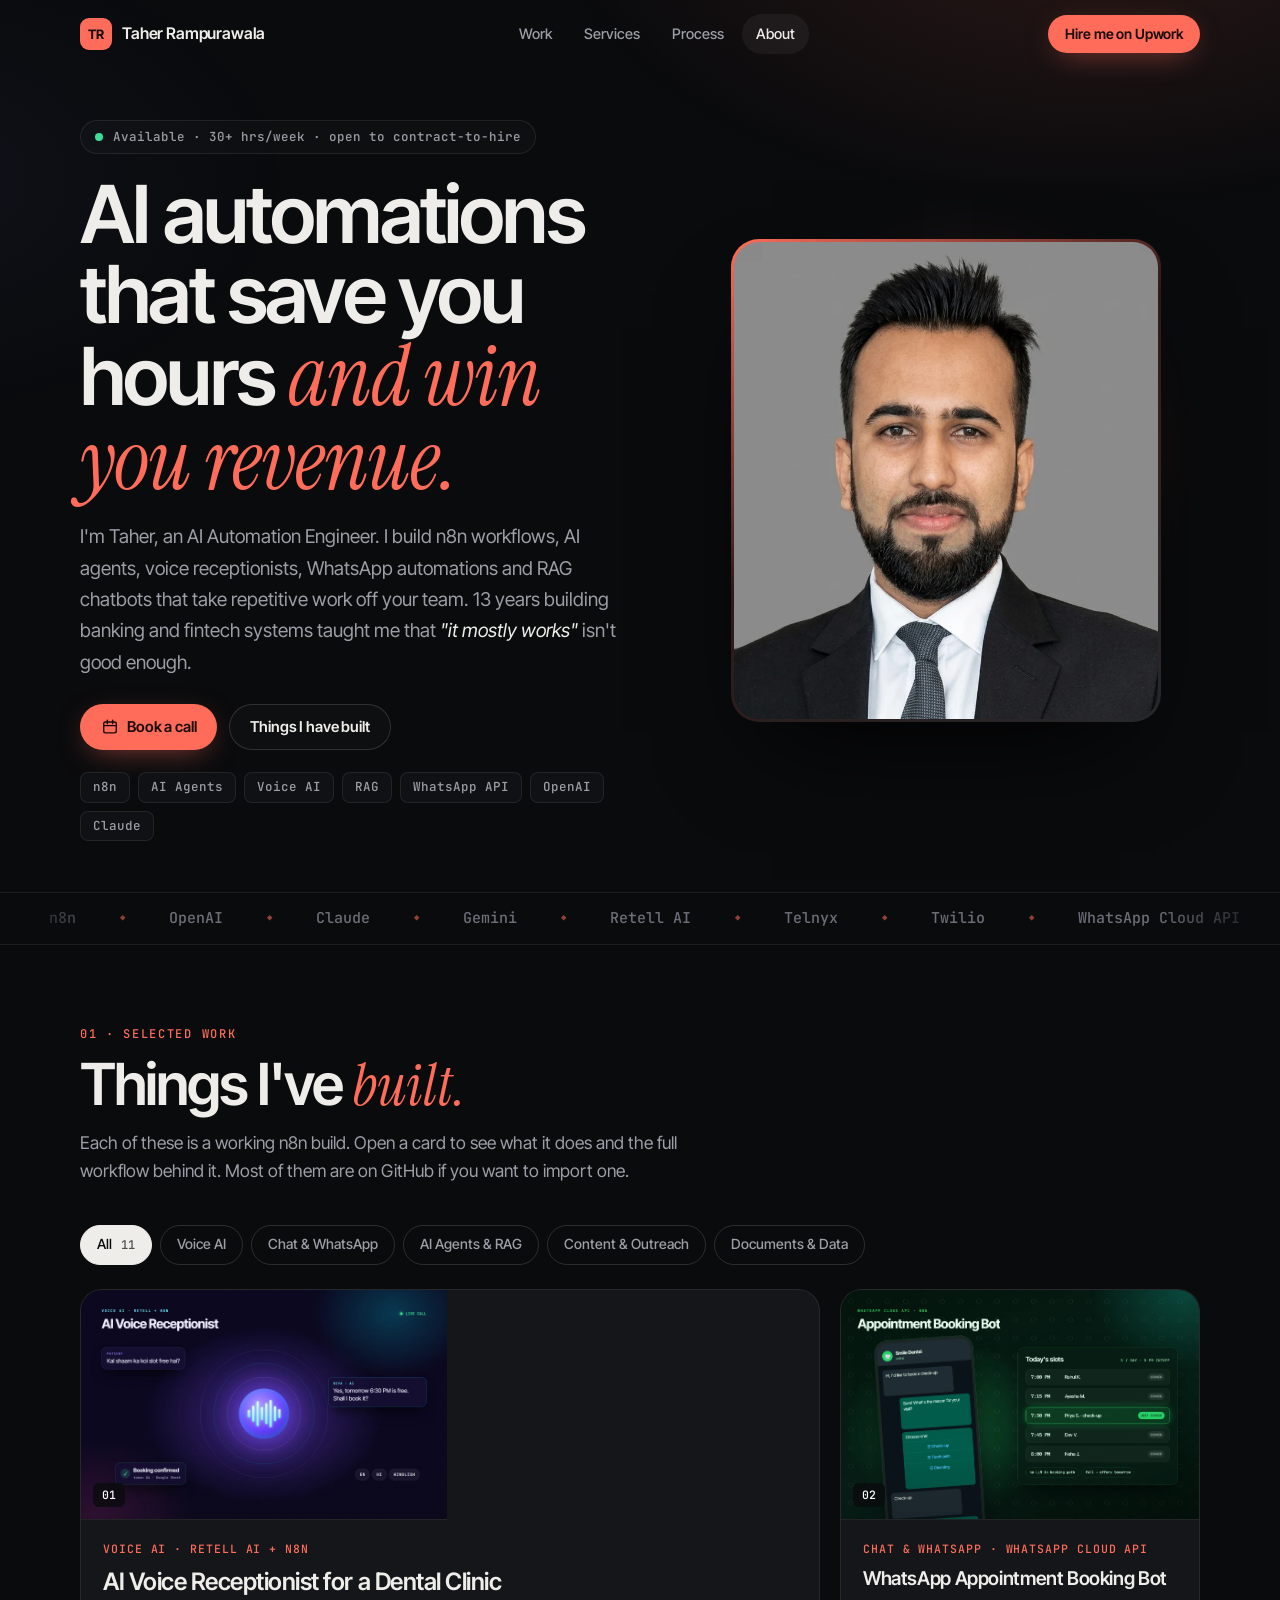
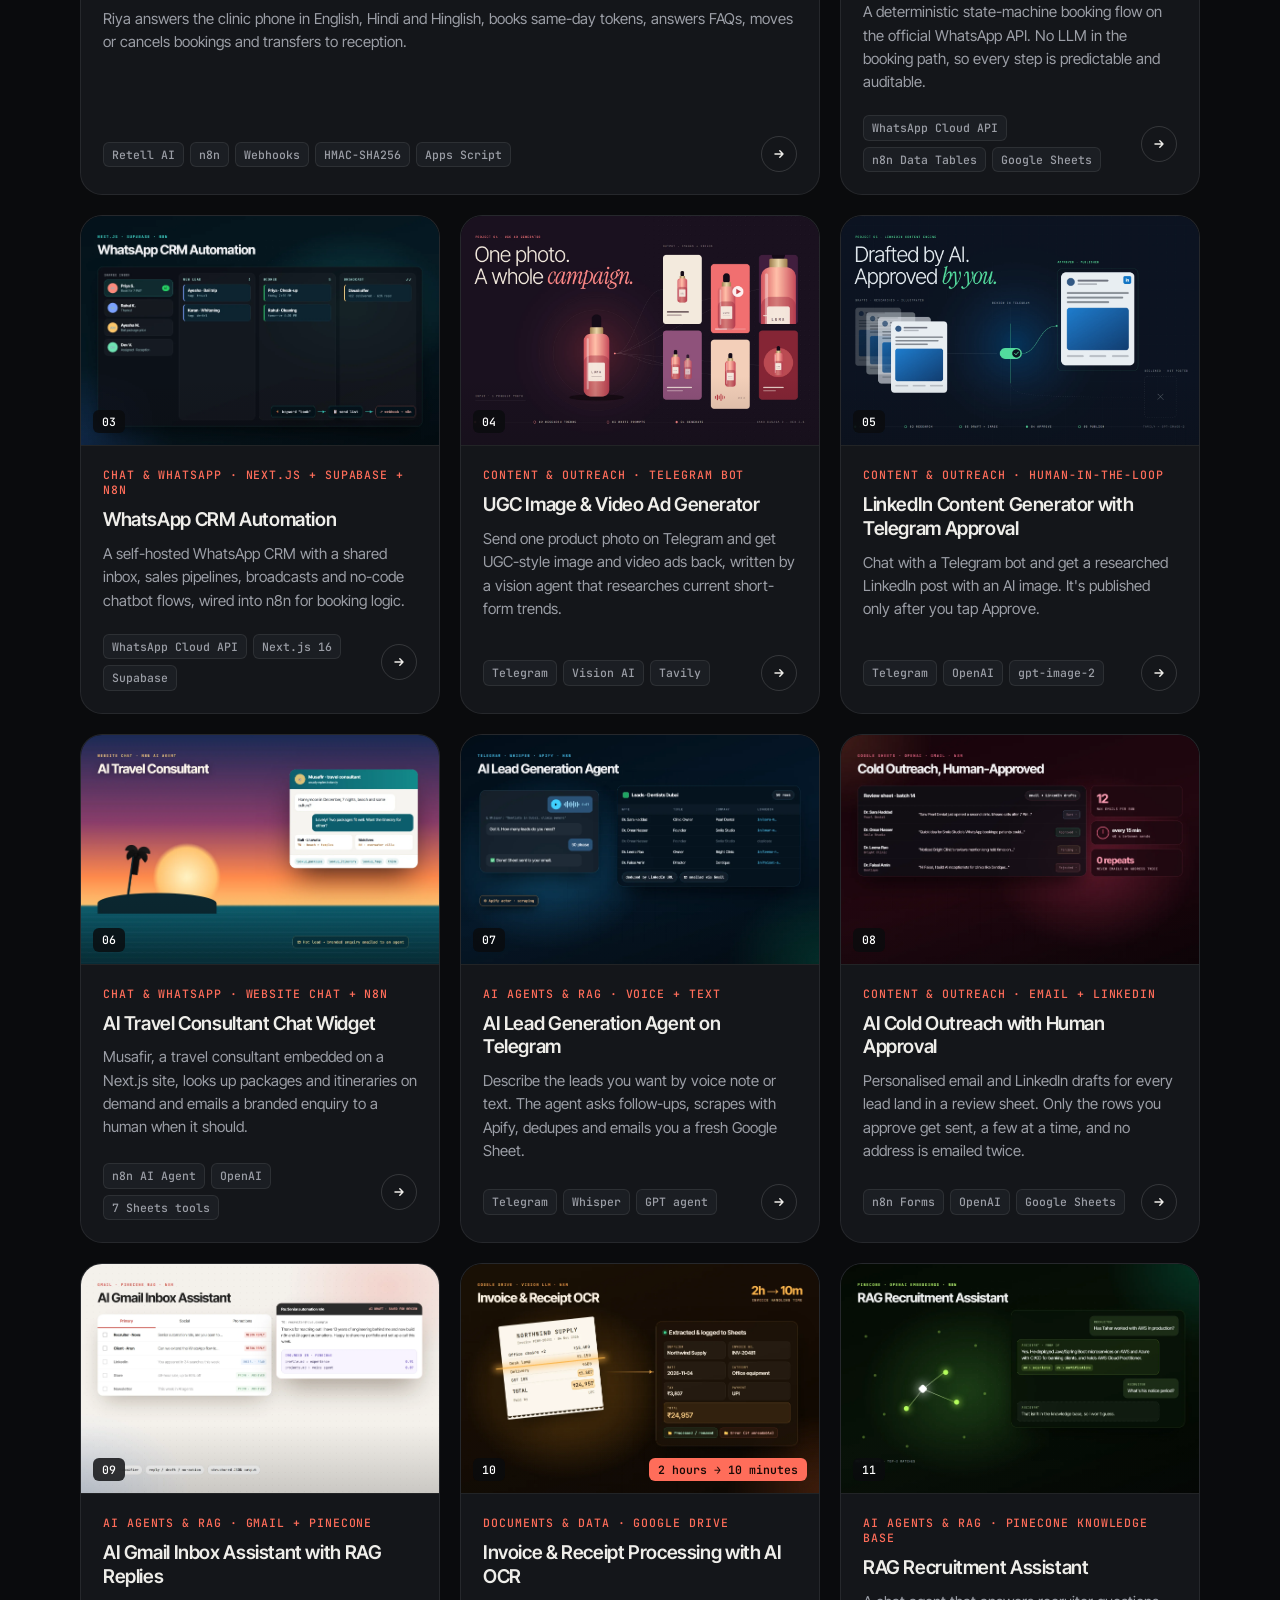
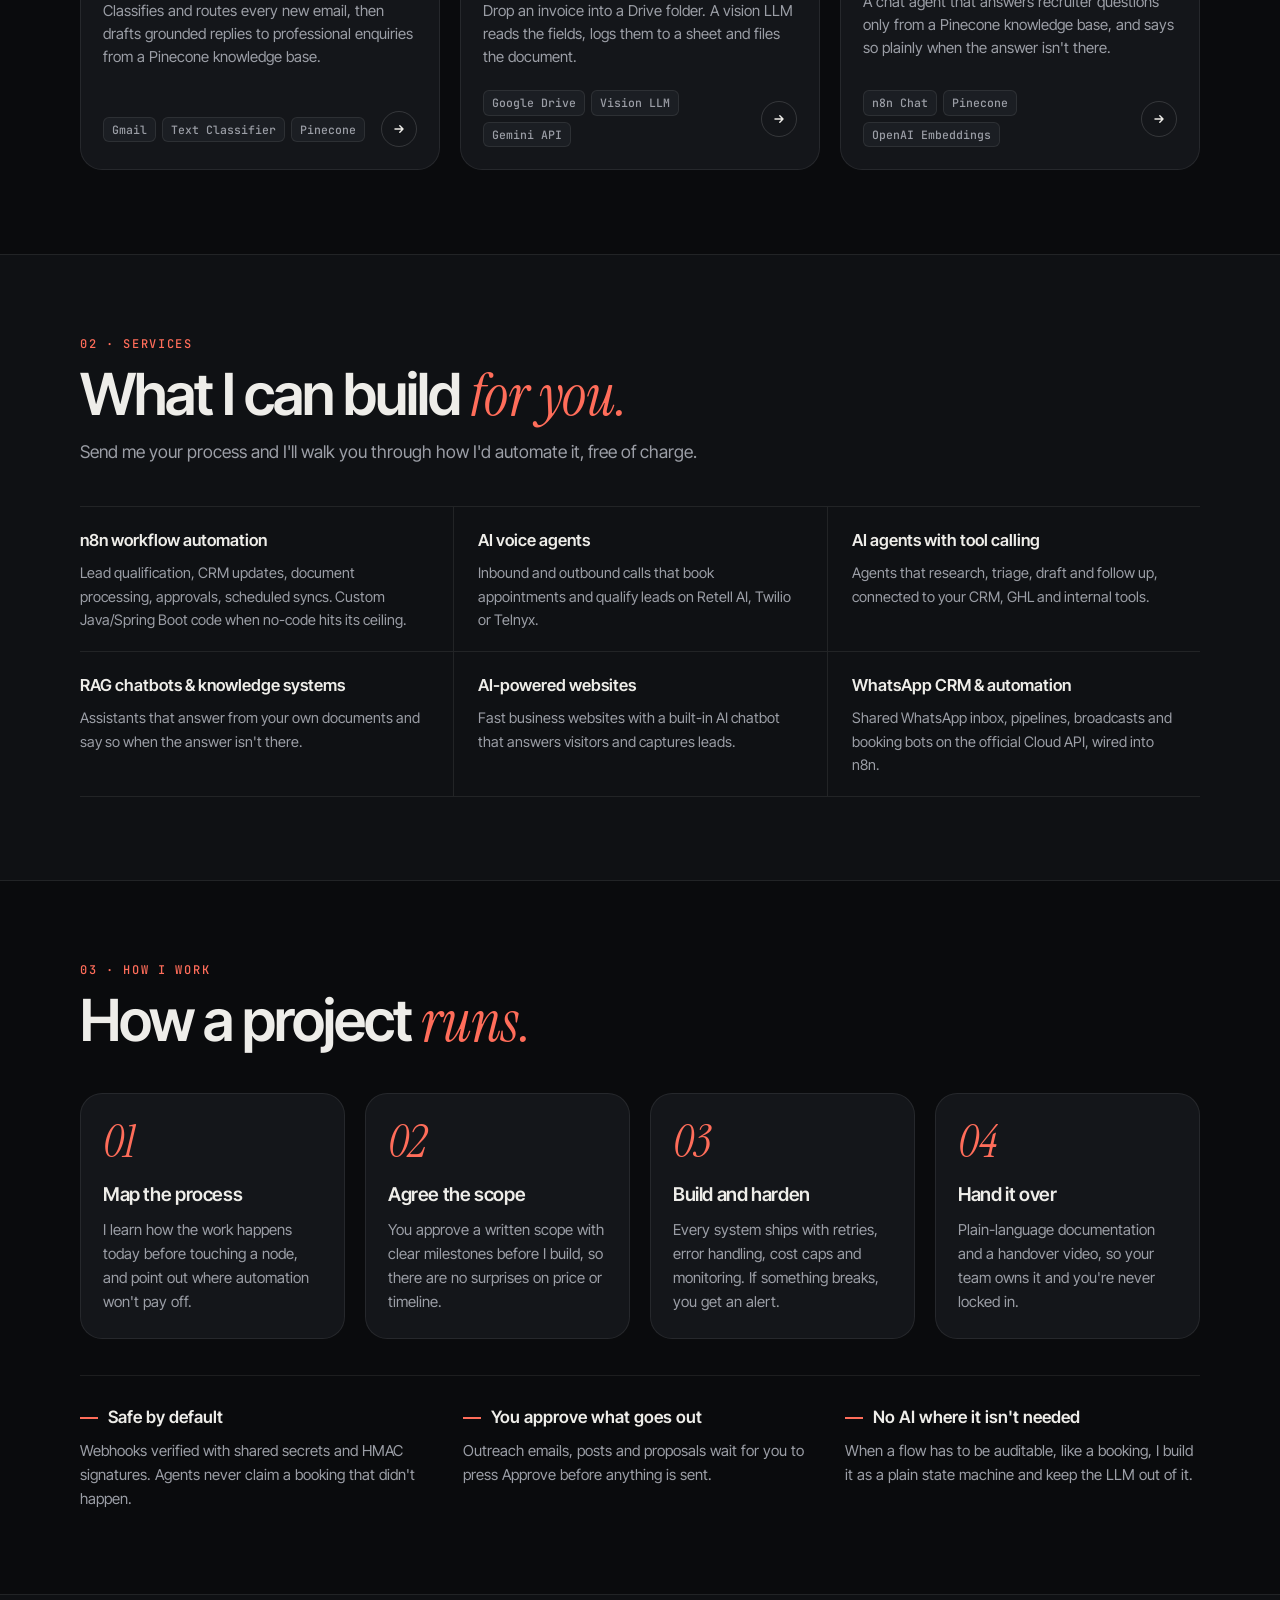
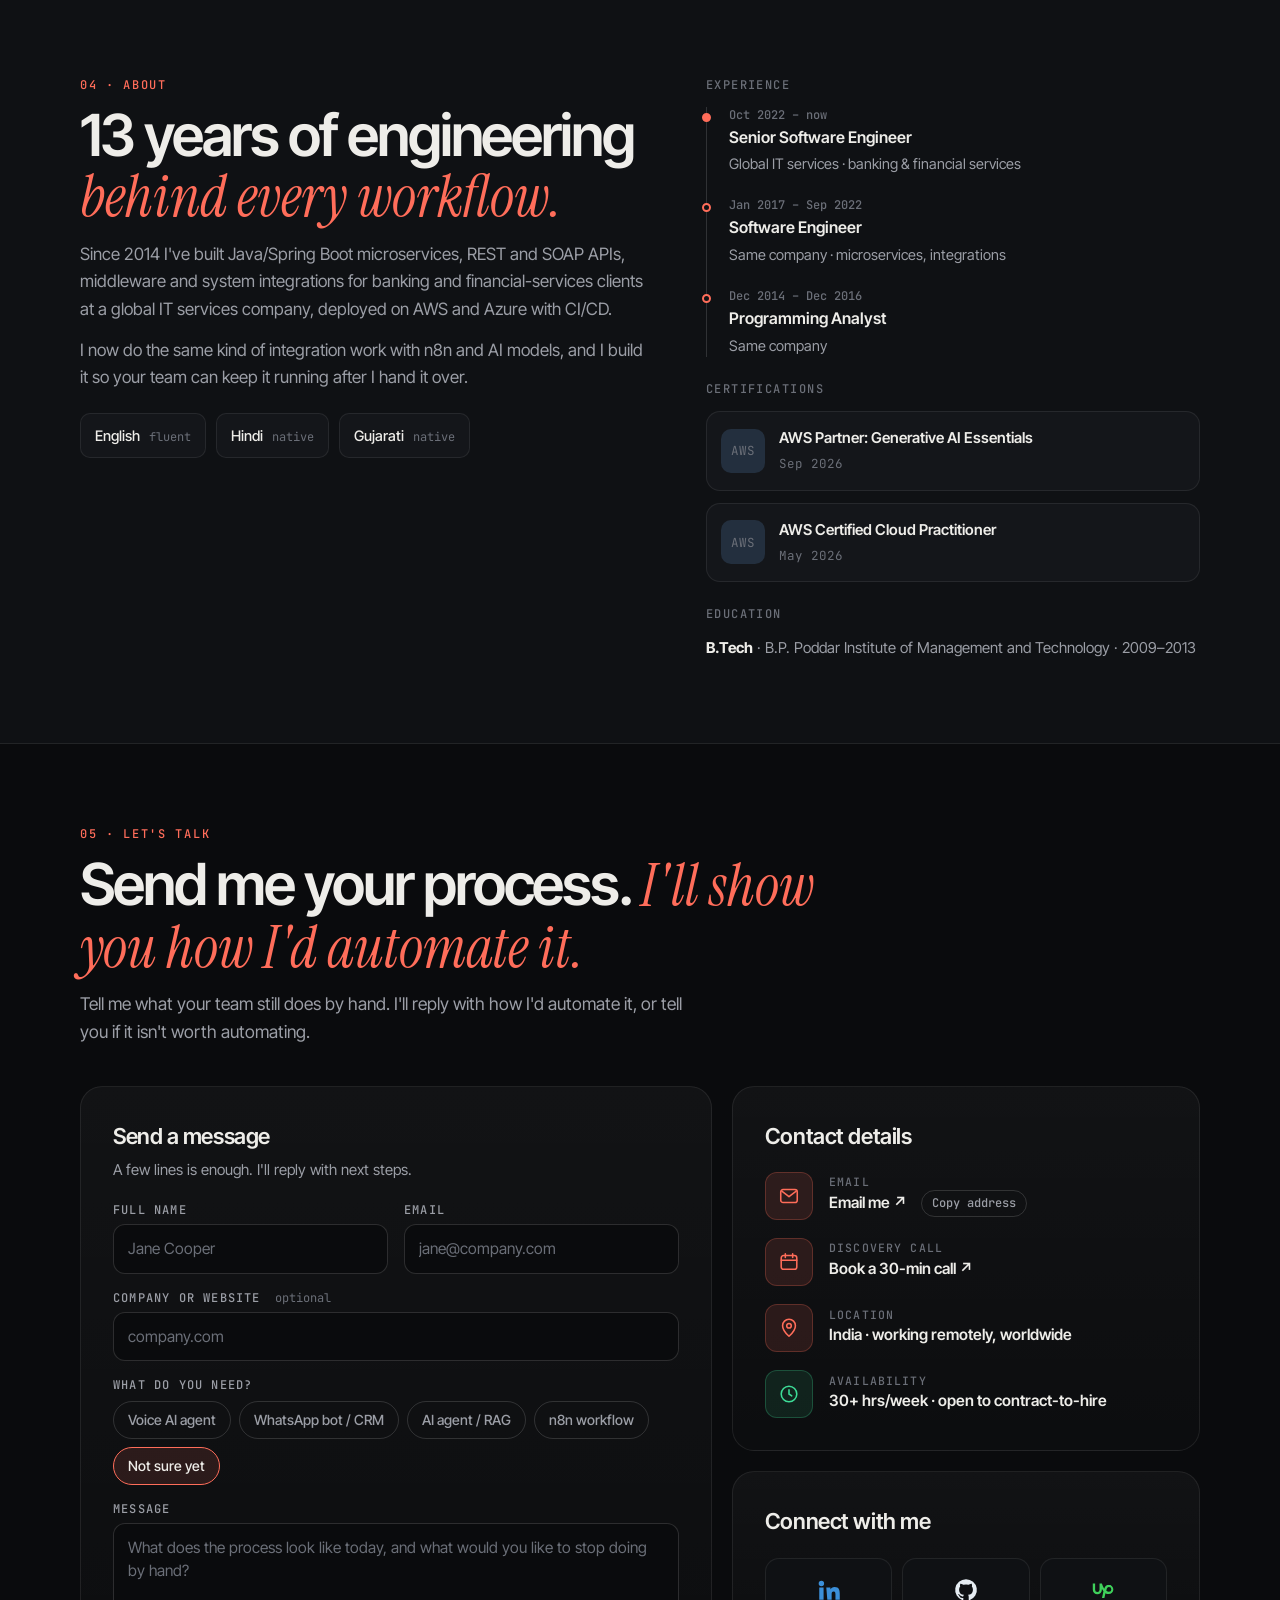
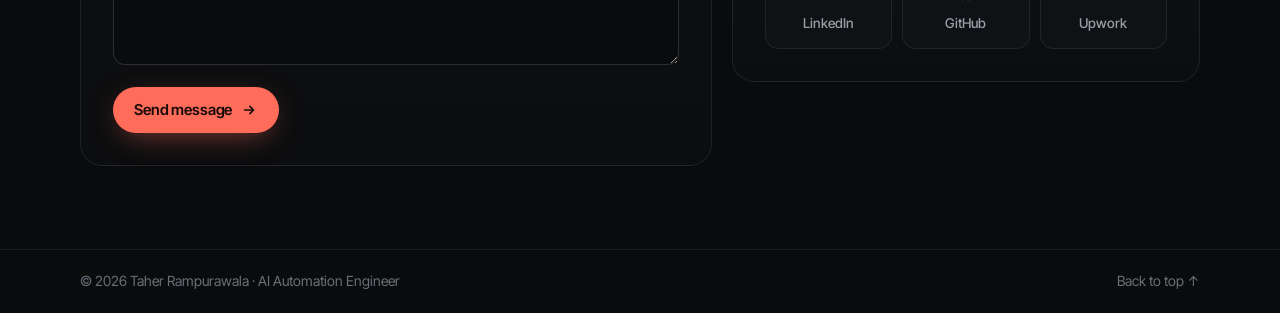
==== index.html @ fadb2f17 "Add portfolio site One-page portfolio for n8n and AI automation work: hero, 11 project cards with co" ====
<!doctype html>
<html lang="en">
<head>
  <meta charset="utf-8" />
  <meta name="viewport" content="width=device-width, initial-scale=1" />
  <title>Taher Rampurawala · AI Automation Engineer</title>
  <meta name="description" content="n8n automations, AI agents, voice receptionists, WhatsApp CRM and RAG chatbots built by Taher Rampurawala, an AI Automation Engineer with 13 years of software engineering behind every workflow." />
  <meta property="og:title" content="Taher Rampurawala · AI Automation Engineer" />
  <meta property="og:description" content="n8n automations, AI agents, voice agents and RAG chatbots that save your team hours and win you revenue." />
  <meta property="og:type" content="website" />
  <meta property="og:image" content="assets/taher.webp" />
  <meta name="theme-color" content="#0a0b0d" />
  <link rel="icon" href="data:image/svg+xml,%3Csvg xmlns='http://www.w3.org/2000/svg' viewBox='0 0 32 32'%3E%3Crect width='32' height='32' rx='8' fill='%23ff6d5a'/%3E%3Ctext x='16' y='22' font-family='Arial' font-weight='700' font-size='15' text-anchor='middle' fill='%230a0b0d'%3ETR%3C/text%3E%3C/svg%3E" />
  <link rel="preconnect" href="https://fonts.googleapis.com" />
  <link rel="preconnect" href="https://fonts.gstatic.com" crossorigin />
  <link href="https://fonts.googleapis.com/css2?family=Instrument+Serif:ital@0;1&family=Inter+Tight:wght@400;500;600;700&family=JetBrains+Mono:wght@400;500&display=swap" rel="stylesheet" />
  <link rel="stylesheet" href="styles.css" />
</head>
<body>
  <a class="skip" href="#work">Skip to projects</a>

  <!-- ============ NAV ============ -->
  <header class="nav" id="top">
    <div class="wrap nav__inner">
      <a href="#top" class="brand" aria-label="Taher Rampurawala, home">
        <span class="brand__mark" aria-hidden="true">TR</span>
        <span class="brand__name">Taher Rampurawala</span>
      </a>
      <nav aria-label="Primary">
        <ul class="nav__links">
          <li><a href="#work">Work</a></li>
          <li><a href="#services">Services</a></li>
          <li><a href="#process">Process</a></li>
          <li><a href="#about">About</a></li>
        </ul>
      </nav>
      <a class="btn btn--primary btn--sm" href="https://www.upwork.com/freelancers/taherhi5" target="_blank" rel="noopener">Hire me on Upwork</a>
    </div>
  </header>

  <main>
    <!-- ============ HERO ============ -->
    <section class="hero">
      <div class="wrap hero__grid">
        <div class="hero__copy">
          <p class="eyebrow"><span class="dot" aria-hidden="true"></span> Available · 30+ hrs/week · open to contract-to-hire</p>
          <h1 class="hero__title">AI automations that save you hours <em>and win you revenue.</em></h1>
          <p class="hero__lede">
            I'm Taher, an AI Automation Engineer. I build n8n workflows, AI agents, voice receptionists, WhatsApp
            automations and RAG chatbots that take repetitive work off your team. 13 years building banking and
            fintech systems taught me that <span class="hl">"it mostly works"</span> isn't good enough.
          </p>
          <div class="hero__ctas">
            <a class="btn btn--primary" href="#contact" data-book>
              <svg viewBox="0 0 20 20" aria-hidden="true"><rect x="3" y="4.5" width="14" height="12" rx="2" fill="none" stroke="currentColor" stroke-width="1.6"/><path d="M3 8.5h14M7 2.5v4M13 2.5v4" fill="none" stroke="currentColor" stroke-width="1.6" stroke-linecap="round"/></svg>
              Book a call
            </a>
            <a class="btn btn--ghost" href="#work">Things I have built</a>
          </div>
          <ul class="hero__chips" aria-label="Core skills">
            <li>n8n</li><li>AI Agents</li><li>Voice AI</li><li>RAG</li><li>WhatsApp API</li><li>OpenAI</li><li>Claude</li>
          </ul>
        </div>

        <!-- Portrait with real workflow preview -->
        <figure class="hero__media">
          <div class="hero__glow" aria-hidden="true"></div>
          <div class="hero__frame">
            <img src="assets/taher.webp" width="720" height="810" alt="Taher Rampurawala, AI Automation Engineer" fetchpriority="high" />
          </div>
        </figure>
      </div>
    </section>

    <!-- ============ LOGO STRIP ============ -->
    <section class="strip" aria-label="Tools I work with">
      <div class="marquee">
        <ul class="marquee__track">
          <li>n8n</li><li>OpenAI</li><li>Claude</li><li>Gemini</li><li>Retell AI</li><li>Telnyx</li><li>Twilio</li><li>WhatsApp Cloud API</li><li>Pinecone</li><li>Postgres</li><li>Supabase</li><li>Apify</li><li>Tavily</li><li>Google Sheets</li><li>Gmail</li><li>Telegram</li><li>Go High Level</li><li>AWS</li><li>Java / Spring Boot</li><li>Docker</li>
        </ul>
        <ul class="marquee__track" aria-hidden="true">
          <li>n8n</li><li>OpenAI</li><li>Claude</li><li>Gemini</li><li>Retell AI</li><li>Telnyx</li><li>Twilio</li><li>WhatsApp Cloud API</li><li>Pinecone</li><li>Postgres</li><li>Supabase</li><li>Apify</li><li>Tavily</li><li>Google Sheets</li><li>Gmail</li><li>Telegram</li><li>Go High Level</li><li>AWS</li><li>Java / Spring Boot</li><li>Docker</li>
        </ul>
      </div>
    </section>

    <!-- ============ WORK ============ -->
    <section class="section" id="work">
      <div class="wrap">
        <div class="section__head">
          <p class="kicker">01 · Selected work</p>
          <h2 class="section__title">Things I've <em>built.</em></h2>
          <p class="section__lede">Each of these is a working n8n build. Open a card to see what it does and the full workflow behind it. Most of them are on GitHub if you want to import one.</p>
        </div>

        <div class="filters" role="tablist" aria-label="Filter projects by category">
          <button class="filter is-active" role="tab" aria-selected="true" data-filter="all">All <span>11</span></button>
          <button class="filter" role="tab" aria-selected="false" data-filter="voice">Voice AI</button>
          <button class="filter" role="tab" aria-selected="false" data-filter="chat">Chat &amp; WhatsApp</button>
          <button class="filter" role="tab" aria-selected="false" data-filter="agents">AI Agents &amp; RAG</button>
          <button class="filter" role="tab" aria-selected="false" data-filter="content">Content &amp; Outreach</button>
          <button class="filter" role="tab" aria-selected="false" data-filter="data">Documents &amp; Data</button>
        </div>

        <div class="grid" id="projects" aria-live="polite"></div>
      </div>
    </section>

    <!-- ============ SERVICES ============ -->
    <section class="section section--alt" id="services">
      <div class="wrap">
        <div class="section__head">
          <p class="kicker">02 · Services</p>
          <h2 class="section__title">What I can build <em>for you.</em></h2>
          <p class="section__lede">Send me your process and I'll walk you through how I'd automate it, free of charge.</p>
        </div>

        <ul class="caps">
          <li><strong>n8n workflow automation</strong><span>Lead qualification, CRM updates, document processing, approvals, scheduled syncs. Custom Java/Spring Boot code when no-code hits its ceiling.</span></li>
          <li><strong>AI voice agents</strong><span>Inbound and outbound calls that book appointments and qualify leads on Retell AI, Twilio or Telnyx.</span></li>
          <li><strong>AI agents with tool calling</strong><span>Agents that research, triage, draft and follow up, connected to your CRM, GHL and internal tools.</span></li>
          <li><strong>RAG chatbots &amp; knowledge systems</strong><span>Assistants that answer from your own documents and say so when the answer isn't there.</span></li>
          <li><strong>AI-powered websites</strong><span>Fast business websites with a built-in AI chatbot that answers visitors and captures leads.</span></li>
          <li><strong>WhatsApp CRM &amp; automation</strong><span>Shared WhatsApp inbox, pipelines, broadcasts and booking bots on the official Cloud API, wired into n8n.</span></li>
        </ul>
      </div>
    </section>

    <!-- ============ PROCESS ============ -->
    <section class="section" id="process">
      <div class="wrap">
        <div class="section__head">
          <p class="kicker">03 · How I work</p>
          <h2 class="section__title">How a project <em>runs.</em></h2>
        </div>
        <ol class="steps">
          <li><span class="steps__n">01</span><h3>Map the process</h3><p>I learn how the work happens today before touching a node, and point out where automation won't pay off.</p></li>
          <li><span class="steps__n">02</span><h3>Agree the scope</h3><p>You approve a written scope with clear milestones before I build, so there are no surprises on price or timeline.</p></li>
          <li><span class="steps__n">03</span><h3>Build and harden</h3><p>Every system ships with retries, error handling, cost caps and monitoring. If something breaks, you get an alert.</p></li>
          <li><span class="steps__n">04</span><h3>Hand it over</h3><p>Plain-language documentation and a handover video, so your team owns it and you're never locked in.</p></li>
        </ol>

        <div class="principles">
          <div><h3>Safe by default</h3><p>Webhooks verified with shared secrets and HMAC signatures. Agents never claim a booking that didn't happen.</p></div>
          <div><h3>You approve what goes out</h3><p>Outreach emails, posts and proposals wait for you to press Approve before anything is sent.</p></div>
          <div><h3>No AI where it isn't needed</h3><p>When a flow has to be auditable, like a booking, I build it as a plain state machine and keep the LLM out of it.</p></div>
        </div>
      </div>
    </section>

    <!-- ============ ABOUT ============ -->
    <section class="section section--alt" id="about">
      <div class="wrap about">
        <div class="about__intro">
          <p class="kicker">04 · About</p>
          <h2 class="section__title">13 years of engineering <em>behind every workflow.</em></h2>
          <p>Since 2014 I've built Java/Spring Boot microservices, REST and SOAP APIs, middleware and system integrations for banking and financial-services clients at a global IT services company, deployed on AWS and Azure with CI/CD.</p>
          <p>I now do the same kind of integration work with n8n and AI models, and I build it so your team can keep it running after I hand it over.</p>
          <ul class="langs" aria-label="Languages">
            <li>English <span>fluent</span></li><li>Hindi <span>native</span></li><li>Gujarati <span>native</span></li>
          </ul>
        </div>

        <div class="about__side">
          <h3 class="mini">Experience</h3>
          <ol class="timeline">
            <li><time>Oct 2022 – now</time><strong>Senior Software Engineer</strong><span>Global IT services · banking &amp; financial services</span></li>
            <li><time>Jan 2017 – Sep 2022</time><strong>Software Engineer</strong><span>Same company · microservices, integrations</span></li>
            <li><time>Dec 2014 – Dec 2016</time><strong>Programming Analyst</strong><span>Same company</span></li>
          </ol>
          <h3 class="mini">Certifications</h3>
          <ul class="certs">
            <li><span class="certs__badge">AWS</span><div><strong>AWS Partner: Generative AI Essentials</strong><span>Sep 2026</span></div></li>
            <li><span class="certs__badge">AWS</span><div><strong>AWS Certified Cloud Practitioner</strong><span>May 2026</span></div></li>
          </ul>
          <h3 class="mini">Education</h3>
          <p class="edu"><strong>B.Tech</strong> · B.P. Poddar Institute of Management and Technology · 2009–2013</p>
        </div>
      </div>
    </section>

    <!-- ============ CONTACT ============ -->
    <section class="section contact" id="contact">
      <div class="wrap">
        <div class="section__head">
          <p class="kicker">05 · Let's talk</p>
          <h2 class="section__title">Send me your process. <em>I'll show you how I'd automate it.</em></h2>
          <p class="section__lede">Tell me what your team still does by hand. I'll reply with how I'd automate it, or tell you if it isn't worth automating.</p>
        </div>

        <div class="contact__grid">
          <!-- Message form -->
          <form class="panel form" id="contact-form" novalidate>
            <div class="panel__head">
              <h3>Send a message</h3>
              <p>A few lines is enough. I'll reply with next steps.</p>
            </div>

            <div class="form__row">
              <label class="field">
                <span class="field__label">Full name</span>
                <input type="text" name="name" autocomplete="name" required placeholder="Jane Cooper" />
                <span class="field__err" aria-live="polite"></span>
              </label>
              <label class="field">
                <span class="field__label">Email</span>
                <input type="email" name="email" autocomplete="email" required placeholder="jane@company.com" />
                <span class="field__err" aria-live="polite"></span>
              </label>
            </div>

            <label class="field">
              <span class="field__label">Company or website <em class="field__opt">optional</em></span>
              <input type="text" name="company" autocomplete="organization" placeholder="company.com" />
            </label>

            <fieldset class="field pills">
              <legend class="field__label">What do you need?</legend>
              <label><input type="radio" name="topic" value="Voice AI agent" /><span>Voice AI agent</span></label>
              <label><input type="radio" name="topic" value="WhatsApp bot / CRM" /><span>WhatsApp bot / CRM</span></label>
              <label><input type="radio" name="topic" value="AI agent / RAG chatbot" /><span>AI agent / RAG</span></label>
              <label><input type="radio" name="topic" value="n8n workflow" /><span>n8n workflow</span></label>
              <label><input type="radio" name="topic" value="Not sure yet" checked /><span>Not sure yet</span></label>
            </fieldset>

            <label class="field">
              <span class="field__label">Message</span>
              <textarea name="message" rows="5" required placeholder="What does the process look like today, and what would you like to stop doing by hand?"></textarea>
              <span class="field__err" aria-live="polite"></span>
            </label>

            <!-- spam trap: real visitors never see or fill this -->
            <label class="hp" aria-hidden="true">Website <input type="text" name="website" tabindex="-1" autocomplete="off" /></label>

            <div class="form__foot">
              <button class="btn btn--primary" type="submit">
                Send message
                <svg viewBox="0 0 20 20" aria-hidden="true"><path d="M5 10h10m-4-4 4 4-4 4" fill="none" stroke="currentColor" stroke-width="1.8" stroke-linecap="round" stroke-linejoin="round"/></svg>
              </button>
              <p class="form__status" role="status" aria-live="polite"></p>
            </div>
          </form>

          <!-- Right column -->
          <div class="contact__side">
            <div class="panel">
              <div class="panel__head"><h3>Contact details</h3></div>
              <ul class="info">
                <li>
                  <span class="info__icon" aria-hidden="true"><svg viewBox="0 0 24 24"><rect x="3" y="5" width="18" height="14" rx="2.5" fill="none" stroke="currentColor" stroke-width="1.7"/><path d="m3.8 6.5 8.2 6.2 8.2-6.2" fill="none" stroke="currentColor" stroke-width="1.7" stroke-linejoin="round"/></svg></span>
                  <div class="info__body">
                    <span class="info__label">Email</span>
                    <div class="info__actions">
                      <a href="#" data-mail class="info__link">Email me ↗</a>
                      <button type="button" class="info__btn" data-copy-mail><span data-copy-label>Copy address</span></button>
                    </div>
                  </div>
                </li>
                <li>
                  <span class="info__icon" aria-hidden="true"><svg viewBox="0 0 24 24"><rect x="3.5" y="5" width="17" height="15" rx="2.5" fill="none" stroke="currentColor" stroke-width="1.7"/><path d="M3.5 10h17M8 3v4M16 3v4" fill="none" stroke="currentColor" stroke-width="1.7" stroke-linecap="round"/></svg></span>
                  <div class="info__body">
                    <span class="info__label">Discovery call</span>
                    <a href="#contact" data-book class="info__link">Book a 30-min call ↗</a>
                  </div>
                </li>
                <li>
                  <span class="info__icon" aria-hidden="true"><svg viewBox="0 0 24 24"><path d="M12 21s-7-6.2-7-11.5a7 7 0 0 1 14 0C19 14.8 12 21 12 21z" fill="none" stroke="currentColor" stroke-width="1.7" stroke-linejoin="round"/><circle cx="12" cy="9.5" r="2.5" fill="none" stroke="currentColor" stroke-width="1.7"/></svg></span>
                  <div class="info__body">
                    <span class="info__label">Location</span>
                    <strong>India · working remotely, worldwide</strong>
                  </div>
                </li>
                <li>
                  <span class="info__icon info__icon--ok" aria-hidden="true"><svg viewBox="0 0 24 24"><circle cx="12" cy="12" r="8.5" fill="none" stroke="currentColor" stroke-width="1.7"/><path d="M12 7.5V12l3 2" fill="none" stroke="currentColor" stroke-width="1.7" stroke-linecap="round"/></svg></span>
                  <div class="info__body">
                    <span class="info__label">Availability</span>
                    <strong>30+ hrs/week · open to contract-to-hire</strong>
                  </div>
                </li>
              </ul>
            </div>

            <div class="panel">
              <div class="panel__head"><h3>Connect with me</h3></div>
              <ul class="social">
                <li><a class="social__btn social__btn--in" href="https://www.linkedin.com/in/taher-rampurawala-747a525b" target="_blank" rel="noopener">
                  <svg viewBox="0 0 24 24" aria-hidden="true"><path fill="currentColor" d="M4.98 3.5a2.5 2.5 0 1 1 0 5 2.5 2.5 0 0 1 0-5zM3 9.75h4V21H3zM9.5 9.75h3.8v1.6h.06c.53-1 1.84-2.06 3.79-2.06 4.05 0 4.8 2.67 4.8 6.13V21h-4v-4.9c0-1.17-.02-2.67-1.63-2.67-1.63 0-1.88 1.27-1.88 2.59V21h-4z"/></svg>
                  <span>LinkedIn</span></a></li>
                <li><a class="social__btn social__btn--gh" href="https://github.com/taher-rampurawala" target="_blank" rel="noopener">
                  <svg viewBox="0 0 24 24" aria-hidden="true"><path fill="currentColor" d="M12 2a10 10 0 0 0-3.16 19.49c.5.09.68-.22.68-.48v-1.7c-2.78.6-3.37-1.34-3.37-1.34-.45-1.16-1.11-1.47-1.11-1.47-.91-.62.07-.6.07-.6 1 .07 1.53 1.03 1.53 1.03.9 1.52 2.34 1.08 2.91.83.09-.65.35-1.08.63-1.33-2.22-.25-4.55-1.11-4.55-4.94 0-1.09.39-1.980 1.03-2.68-.1-.25-.45-1.27.1-2.64 0 0 .84-.27 2.75 1.02a9.6 9.6 0 0 1 5 0c1.91-1.29 2.75-1.02 2.75-1.02.55 1.37.2 2.39.1 2.64.64.7 1.03 1.59 1.03 2.68 0 3.84-2.34 4.68-4.57 4.93.36.31.68.92.68 1.85v2.74c0 .27.18.58.69.48A10 10 0 0 0 12 2z"/></svg>
                  <span>GitHub</span></a></li>
                <li><a class="social__btn social__btn--up" href="https://www.upwork.com/freelancers/taherhi5" target="_blank" rel="noopener">
                  <svg viewBox="0 0 24 24" aria-hidden="true"><path fill="currentColor" d="M17.5 7.2c-2.1 0-3.7 1.36-4.38 3.6-.97-1.47-1.72-3.23-2.15-4.72H8.8v5.67a2.03 2.03 0 1 1-4.06 0V6.08H2.57v5.67a4.2 4.2 0 1 0 8.4 0v-.95c.4.83.88 1.66 1.43 2.4l-1.32 6.22h2.22l.96-4.5c.85.55 1.830.88 2.98.88a4.3 4.3 0 0 0 0-8.6zm0 6.43c-.86 0-1.7-.37-2.450-.95l.22-.88v-.03c.16-.94.69-2.5 2.23-2.5a2.18 2.18 0 0 1 0 4.36z"/></svg>
                  <span>Upwork</span></a></li>
              </ul>
            </div>
          </div>
        </div>
        <p class="toast" role="status" aria-live="polite" hidden>Email address copied</p>
      </div>
    </section>
  </main>

  <footer class="footer">
    <div class="wrap footer__inner">
      <span>© <span id="year">2026</span> Taher Rampurawala · AI Automation Engineer</span>
      <a href="#top">Back to top ↑</a>
    </div>
  </footer>

  <!-- Project detail dialog -->
  <dialog class="modal" id="modal" aria-labelledby="modal-title">
    <div class="modal__inner">
      <button class="modal__close" type="button" aria-label="Close project details" data-close>
        <svg viewBox="0 0 20 20" aria-hidden="true"><path d="M5 5l10 10M15 5 5 15" stroke="currentColor" stroke-width="1.8" stroke-linecap="round"/></svg>
      </button>
      <div class="modal__body" id="modal-body"></div>
    </div>
  </dialog>

  <script src="script.js"></script>
</body>
</html>
---- styles.css ----
/* =========================================================
   Design tokens
   ========================================================= */
:root {
  --bg: #0a0b0d;
  --bg-2: #0f1114;
  --surface: #14161a;
  --surface-2: #1b1e23;
  --line: rgba(255, 255, 255, 0.08);
  --line-2: rgba(255, 255, 255, 0.14);
  --text: #eeede9;
  --muted: #9b9ea6;
  --faint: #6b6f78;
  --accent: #ff6d5a;          /* n8n-adjacent coral */
  --accent-ink: #1a0a07;
  --accent-soft: rgba(255, 109, 90, 0.12);
  --ok: #3ddc97;
  --canvas: #f4f4f4;           /* n8n canvas grey, used behind screenshots */

  --font-sans: "Inter Tight", ui-sans-serif, system-ui, -apple-system, "Segoe UI", sans-serif;
  --font-serif: "Instrument Serif", ui-serif, Georgia, serif;
  --font-mono: "JetBrains Mono", ui-monospace, SFMono-Regular, Consolas, monospace;

  --r-sm: 8px;
  --r: 14px;
  --r-lg: 22px;
  --wrap: 1200px;
  --gutter: clamp(16px, 4vw, 40px);
  --ease: cubic-bezier(.2, .7, .2, 1);
  color-scheme: dark;
}

/* =========================================================
   Base
   ========================================================= */
*, *::before, *::after { box-sizing: border-box; }
html { scroll-behavior: smooth; scroll-padding-top: 80px; -webkit-text-size-adjust: 100%; }
body {
  margin: 0;
  background: var(--bg);
  color: var(--text);
  font: 400 16px/1.6 var(--font-sans);
  -webkit-font-smoothing: antialiased;
  text-rendering: optimizeLegibility;
  overflow-x: hidden;
}
img, svg { display: block; max-width: 100%; }
a { color: inherit; text-decoration: none; }
button { font: inherit; color: inherit; cursor: pointer; }
h1, h2, h3, p, ul, ol, dl, dd, figure { margin: 0; padding: 0; }
ul, ol { list-style: none; }
em { font-family: var(--font-serif); font-style: italic; font-weight: 400; letter-spacing: 0; }
:focus-visible { outline: 2px solid var(--accent); outline-offset: 3px; border-radius: 6px; }
::selection { background: var(--accent); color: var(--accent-ink); }

.wrap { width: 100%; max-width: var(--wrap); margin-inline: auto; padding-inline: var(--gutter); }
.skip { position: absolute; left: -9999px; top: 8px; z-index: 100; background: var(--accent); color: var(--accent-ink); padding: 8px 14px; border-radius: 8px; font-weight: 600; }
.skip:focus { left: 8px; }

/* Glow backdrop */
body::before {
  content: ""; position: fixed; inset: 0; z-index: -1; pointer-events: none;
  background:
    radial-gradient(900px 500px at 85% -10%, rgba(255, 109, 90, 0.13), transparent 60%),
    radial-gradient(700px 400px at -10% 20%, rgba(120, 140, 255, 0.06), transparent 60%);
}

/* =========================================================
   Buttons, chips, kicker
   ========================================================= */
.btn {
  display: inline-flex; align-items: center; justify-content: center; gap: 8px;
  min-height: 46px; padding: 0 20px; border-radius: 999px;
  font-weight: 600; font-size: 15px; letter-spacing: -0.01em;
  border: 1px solid transparent;
  transition: transform .2s var(--ease), background-color .2s, border-color .2s, box-shadow .2s;
}
.btn svg { width: 18px; height: 18px; transition: transform .2s var(--ease); }
.btn--primary:hover svg { transform: translateX(3px); }
.btn--primary { background: var(--accent); color: var(--accent-ink); box-shadow: 0 8px 30px -10px rgba(255, 109, 90, .6); }
.btn--primary:hover { background: #ff8473; transform: translateY(-1px); }
.btn--ghost { border-color: var(--line-2); background: rgba(255,255,255,.02); }
.btn--ghost:hover { border-color: rgba(255,255,255,.3); background: rgba(255,255,255,.05); }
.btn--sm { min-height: 38px; padding: 0 16px; font-size: 14px; }
.btn--lg { min-height: 54px; padding: 0 26px; font-size: 16px; }

.kicker { font: 500 12px/1 var(--font-mono); text-transform: uppercase; letter-spacing: .14em; color: var(--accent); margin-bottom: 14px; }
.eyebrow { display: inline-flex; align-items: center; gap: 10px; font: 500 12.5px/1.4 var(--font-mono); color: var(--muted); padding: 7px 14px; border: 1px solid var(--line); border-radius: 999px; background: rgba(255,255,255,.02); }
.dot { width: 8px; height: 8px; border-radius: 50%; background: var(--ok); box-shadow: 0 0 0 0 rgba(61,220,151,.6); animation: ping 2.2s infinite; flex: none; }
@keyframes ping { 0% { box-shadow: 0 0 0 0 rgba(61,220,151,.5); } 80%, 100% { box-shadow: 0 0 0 8px rgba(61,220,151,0); } }

/* =========================================================
   Nav
   ========================================================= */
.nav { position: sticky; top: 0; z-index: 50; transition: background-color .3s, border-color .3s, backdrop-filter .3s; border-bottom: 1px solid transparent; }
.nav.is-scrolled { background: rgba(10, 11, 13, 0.72); backdrop-filter: saturate(1.4) blur(14px); -webkit-backdrop-filter: saturate(1.4) blur(14px); border-bottom-color: var(--line); }
.nav__inner { display: flex; align-items: center; justify-content: space-between; gap: 16px; height: 68px; }
.brand { display: flex; align-items: center; gap: 10px; font-weight: 600; letter-spacing: -0.01em; }
.brand__mark { display: grid; place-items: center; width: 32px; height: 32px; border-radius: 9px; background: var(--accent); color: var(--accent-ink); font: 700 13px/1 var(--font-sans); }
.nav__links { display: flex; gap: 4px; }
.nav__links a { display: block; padding: 8px 14px; border-radius: 999px; color: var(--muted); font-size: 14.5px; font-weight: 500; transition: color .2s, background-color .2s; }
.nav__links a:hover, .nav__links a.is-active { color: var(--text); background: rgba(255,255,255,.05); }
@media (max-width: 860px) { .nav__links { display: none; } }
@media (max-width: 420px) { .brand__name { display: none; } }

/* =========================================================
   Hero
   ========================================================= */
.hero { padding: clamp(24px, 4vw, 56px) 0 clamp(32px, 4vw, 56px); }
.hero__grid { display: grid; grid-template-columns: minmax(0, 1.1fr) minmax(0, 1fr); gap: clamp(28px, 4vw, 56px); align-items: center; }
.hero__grid > *, .about > *, .modal__content > * { min-width: 0; }
.hero__id { display: flex; align-items: center; gap: 14px; flex-wrap: wrap; }
.avatar { width: 56px; height: 56px; border-radius: 50%; object-fit: cover; object-position: center 18%; border: 2px solid var(--accent); box-shadow: 0 0 0 4px rgba(255,109,90,.15); flex: none; }
.hero__title { margin: 20px 0 18px; font-size: clamp(40px, 6.4vw, 80px); line-height: 1; letter-spacing: -0.035em; font-weight: 600; }
.hero__title em { color: var(--accent); font-size: 1.06em; letter-spacing: -0.01em; }
.hero__lede { font-size: clamp(16.5px, 1.6vw, 19px); color: var(--muted); max-width: 56ch; line-height: 1.65; }
.hl { color: var(--text); font-style: italic; }
.hero__ctas { display: flex; flex-wrap: wrap; gap: 12px; margin-top: 26px; }
.hero__chips { display: flex; flex-wrap: wrap; gap: 8px; margin-top: 22px; }
.hero__chips li { font: 500 12.5px/1 var(--font-mono); color: var(--muted); padding: 8px 12px; border-radius: 8px; border: 1px solid var(--line); background: var(--bg-2); }

/* Hero media: clean framed portrait, nothing overlaid */
.hero__media { position: relative; justify-self: center; width: min(100%, 430px); }
.hero__glow { position: absolute; inset: -6%; border-radius: 40px; background: radial-gradient(60% 60% at 55% 45%, rgba(255,109,90,.35), rgba(255,109,90,0) 70%); filter: blur(34px); pointer-events: none; }
.hero__frame { position: relative; border-radius: 28px; overflow: hidden; padding: 3px; background: linear-gradient(145deg, var(--accent), rgba(255,109,90,.15) 45%, rgba(255,255,255,.12)); box-shadow: 0 50px 100px -40px rgba(0,0,0,.95); }
.hero__frame img { width: 100%; height: auto; aspect-ratio: 720 / 810; object-fit: cover; border-radius: 25px; }

@media (max-width: 960px) { .hero__media { margin-top: 12px; width: min(100%, 380px); } }

@media (max-width: 960px) { .hero__grid { grid-template-columns: minmax(0, 1fr); } }
@media (max-width: 480px) { .hero__ctas .btn { width: 100%; } }

/* =========================================================
   Marquee strip
   ========================================================= */
.strip { padding: 18px 0; border-block: 1px solid var(--line); overflow: hidden; }
.marquee { display: flex; width: 100%; mask-image: linear-gradient(90deg, transparent, #000 10%, #000 90%, transparent); -webkit-mask-image: linear-gradient(90deg, transparent, #000 10%, #000 90%, transparent); }
.marquee__track { display: flex; flex: none; gap: 44px; padding-right: 44px; animation: scroll 50s linear infinite; }
.marquee__track li { font: 500 15px/1 var(--font-mono); color: var(--faint); white-space: nowrap; }
.marquee__track li::before { content: "◆"; color: var(--accent); opacity: .55; margin-right: 44px; font-size: 9px; vertical-align: 2px; }
@keyframes scroll { to { transform: translateX(-100%); } }

/* =========================================================
   Sections
   ========================================================= */
.section { padding: clamp(52px, 6.5vw, 88px) 0; }
.section--alt { background: var(--bg-2); border-block: 1px solid var(--line); }
.section__head { max-width: 760px; margin-bottom: clamp(26px, 3.5vw, 40px); }
.section__title { font-size: clamp(34px, 4.8vw, 58px); line-height: 1.04; letter-spacing: -0.035em; font-weight: 600; }
.section__title em { color: var(--accent); }
.section__lede { margin-top: 12px; color: var(--muted); font-size: 17.5px; max-width: 62ch; }

/* =========================================================
   Work: filters + grid + cards
   ========================================================= */
.filters { display: flex; gap: 8px; margin-bottom: 20px; overflow-x: auto; padding-bottom: 4px; scrollbar-width: none; }
.filters::-webkit-scrollbar { display: none; }
.filter { flex: none; min-height: 40px; padding: 0 16px; border-radius: 999px; border: 1px solid var(--line-2); background: transparent; color: var(--muted); font-size: 14px; font-weight: 500; transition: all .2s; }
.filter span { margin-left: 6px; font-family: var(--font-mono); font-size: 12px; opacity: .7; }
.filter:hover { color: var(--text); border-color: rgba(255,255,255,.3); }
.filter.is-active { background: var(--text); color: var(--bg); border-color: var(--text); }

.grid { display: grid; grid-template-columns: repeat(3, 1fr); gap: 20px; }
@media (max-width: 1024px) { .grid { grid-template-columns: repeat(2, 1fr); } }
@media (max-width: 640px) { .grid { grid-template-columns: 1fr; } }

.card {
  position: relative; display: flex; flex-direction: column; text-align: left;
  border: 1px solid var(--line); border-radius: var(--r-lg); background: var(--surface);
  overflow: hidden; padding: 0; width: 100%;
  transition: transform .35s var(--ease), border-color .3s, box-shadow .35s var(--ease);
  animation: rise .5s var(--ease) both;
}
.card:hover { transform: translateY(-4px); border-color: var(--line-2); box-shadow: 0 30px 60px -30px rgba(0,0,0,.9), 0 0 0 1px rgba(255,109,90,.15); }
.card--feature { grid-column: span 2; }
@media (max-width: 640px) { .card--feature { grid-column: auto; } }
@keyframes rise { from { opacity: 0; transform: translateY(12px); } }

.card__media { position: relative; height: 230px; background: var(--canvas); overflow: hidden; border-bottom: 1px solid var(--line); }
@media (max-width: 640px) { .card__media { height: 200px; } }
.card__media img { width: 100%; height: 100%; object-fit: contain; padding: 40px 16px 14px; transition: transform .6s var(--ease); }
.card__media--cover { background: var(--bg-2); }
.card__media--cover img { object-fit: cover; object-position: center; padding: 0; }
.card__media--cover .card__num { top: auto; bottom: 12px; }
.card__media--cover .card__result { top: auto; bottom: 12px; }
.card:hover .card__media img { transform: scale(1.04); }
.card__media::after { content: ""; position: absolute; inset: 0; background: linear-gradient(180deg, transparent 70%, rgba(10,11,13,.18)); pointer-events: none; }
.card__num { position: absolute; top: 12px; left: 12px; z-index: 1; font: 500 11.5px/1 var(--font-mono); padding: 6px 9px; border-radius: 6px; background: rgba(10,11,13,.82); color: #fff; backdrop-filter: blur(6px); }
.card__result { position: absolute; top: 12px; right: 12px; z-index: 1; font: 600 11.5px/1 var(--font-mono); padding: 6px 9px; border-radius: 6px; background: var(--accent); color: var(--accent-ink); }

.card__body { display: flex; flex-direction: column; gap: 10px; padding: 22px; flex: 1; }
.card__cat { font: 500 11.5px/1.3 var(--font-mono); letter-spacing: .08em; text-transform: uppercase; color: var(--accent); }
.card__title { font-size: 19px; line-height: 1.25; font-weight: 600; letter-spacing: -0.02em; }
.card--feature .card__title { font-size: 24px; }
.card__sum { color: var(--muted); font-size: 15px; line-height: 1.55; }
.card__foot { display: flex; align-items: center; justify-content: space-between; gap: 12px; margin-top: auto; padding-top: 12px; }
.tags { display: flex; flex-wrap: wrap; gap: 6px; }
.tags li { font: 500 11.5px/1 var(--font-mono); color: var(--muted); padding: 6px 8px; border-radius: 6px; background: var(--surface-2); border: 1px solid var(--line); }
.card__more { flex: none; display: grid; place-items: center; width: 36px; height: 36px; border-radius: 50%; border: 1px solid var(--line-2); transition: all .25s var(--ease); }
.card__more svg { width: 16px; height: 16px; }
.card:hover .card__more { background: var(--accent); color: var(--accent-ink); border-color: var(--accent); transform: rotate(-45deg); }

/* =========================================================
   Services
   ========================================================= */
.offers { display: grid; grid-template-columns: repeat(3, 1fr); gap: 20px; }
@media (max-width: 960px) { .offers { grid-template-columns: 1fr; } }
.offer { display: flex; flex-direction: column; gap: 14px; padding: 28px; border-radius: var(--r-lg); border: 1px solid var(--line); background: var(--surface); transition: border-color .3s, transform .35s var(--ease); }
.offer:hover { transform: translateY(-3px); border-color: var(--line-2); }
.offer--feature { background: linear-gradient(160deg, rgba(255,109,90,.14), var(--surface) 55%); border-color: rgba(255,109,90,.35); }
.offer__top { display: flex; justify-content: space-between; align-items: center; }
.offer__tag { font: 500 11.5px/1 var(--font-mono); text-transform: uppercase; letter-spacing: .08em; color: var(--accent); }
.offer__time { font: 500 12px/1 var(--font-mono); color: var(--muted); padding: 6px 9px; border: 1px solid var(--line); border-radius: 6px; }
.offer h3 { font-size: 21px; line-height: 1.25; letter-spacing: -0.02em; font-weight: 600; }
.offer p { color: var(--muted); font-size: 15px; }
.offer__price { margin-top: auto; padding-top: 14px; border-top: 1px solid var(--line); font-size: 34px !important; color: var(--text) !important; font-weight: 600; letter-spacing: -0.04em; }
.offer__price span { font: 400 15px var(--font-serif); font-style: italic; color: var(--muted); letter-spacing: 0; margin-right: 4px; }

.caps { display: grid; grid-template-columns: repeat(3, 1fr); border-top: 1px solid var(--line); }
.caps li { padding: 20px 24px 20px 0; display: flex; flex-direction: column; gap: 8px; border-bottom: 1px solid var(--line); }
.caps li:not(:nth-child(3n+1)) { padding-left: 24px; border-left: 1px solid var(--line); }
.caps strong { font-weight: 600; font-size: 16.5px; }
.caps span { color: var(--muted); font-size: 14.5px; }
@media (max-width: 960px) {
  .caps { grid-template-columns: 1fr 1fr; }
  .caps li:not(:nth-child(3n+1)) { padding-left: 0; border-left: 0; }
  .caps li:nth-child(even) { padding-left: 24px; border-left: 1px solid var(--line); }
}
@media (max-width: 600px) {
  .caps { grid-template-columns: 1fr; }
  .caps li:nth-child(even) { padding-left: 0; border-left: 0; }
}

/* =========================================================
   Process
   ========================================================= */
.steps { display: grid; grid-template-columns: repeat(4, 1fr); gap: 20px; }
.steps li { position: relative; padding: 24px 22px; border-radius: var(--r-lg); border: 1px solid var(--line); background: var(--surface); }
.steps__n { display: block; font: 400 46px/1 var(--font-serif); font-style: italic; color: var(--accent); margin-bottom: 16px; }
.steps h3 { font-size: 19px; font-weight: 600; letter-spacing: -0.02em; margin-bottom: 8px; }
.steps p { color: var(--muted); font-size: 15px; }
@media (max-width: 960px) { .steps { grid-template-columns: 1fr 1fr; } }
@media (max-width: 560px) { .steps { grid-template-columns: 1fr; } }

.principles { display: grid; grid-template-columns: repeat(3, 1fr); gap: 28px; margin-top: 36px; padding-top: 28px; border-top: 1px solid var(--line); }
.principles h3 { font-size: 17px; font-weight: 600; margin-bottom: 8px; display: flex; align-items: center; gap: 10px; }
.principles h3::before { content: ""; width: 18px; height: 2px; background: var(--accent); flex: none; }
.principles p { color: var(--muted); font-size: 15px; }
@media (max-width: 860px) { .principles { grid-template-columns: 1fr; gap: 24px; } }

/* =========================================================
   About
   ========================================================= */
.about { display: grid; grid-template-columns: 1.15fr 1fr; gap: clamp(28px, 4.5vw, 64px); }
.about__intro > p:not(.kicker) { color: var(--muted); font-size: 17px; margin-top: 14px; max-width: 58ch; }
.langs { display: flex; flex-wrap: wrap; gap: 10px; margin-top: 22px; }
.langs li { padding: 10px 14px; border-radius: 10px; border: 1px solid var(--line); background: var(--surface); font-weight: 500; font-size: 14.5px; }
.langs span { color: var(--faint); font: 400 12px var(--font-mono); margin-left: 6px; }
.mini { font: 500 12px/1 var(--font-mono); text-transform: uppercase; letter-spacing: .12em; color: var(--faint); margin: 0 0 16px; }
.mini:not(:first-child) { margin-top: 26px; }
.timeline { border-left: 1px solid var(--line-2); padding-left: 22px; display: grid; gap: 22px; }
.timeline li { position: relative; display: flex; flex-direction: column; gap: 2px; }
.timeline li::before { content: ""; position: absolute; left: -27px; top: 6px; width: 9px; height: 9px; border-radius: 50%; background: var(--bg-2); border: 2px solid var(--accent); }
.timeline li:first-child::before { background: var(--accent); }
.timeline time { font: 500 12px var(--font-mono); color: var(--faint); }
.timeline strong { font-weight: 600; }
.timeline span { color: var(--muted); font-size: 14.5px; }
.certs { display: grid; gap: 12px; }
.certs li { display: flex; align-items: center; gap: 14px; padding: 14px; border-radius: var(--r); border: 1px solid var(--line); background: var(--surface); }
.certs__badge { flex: none; display: grid; place-items: center; width: 44px; height: 44px; border-radius: 10px; background: #232f3e; color: #ff9900; font: 700 12px var(--font-mono); }
.certs strong { display: block; font-weight: 600; font-size: 15px; }
.certs span { color: var(--faint); font: 400 12.5px var(--font-mono); }
.edu { color: var(--muted); font-size: 15px; }
.edu strong { color: var(--text); }
@media (max-width: 900px) { .about { grid-template-columns: 1fr; } }

/* =========================================================
   Contact
   ========================================================= */
.contact { position: relative; overflow: hidden; }
.contact::before { content: ""; position: absolute; inset: auto 0 -30% 0; height: 70%; background: radial-gradient(45% 55% at 30% 100%, rgba(255,109,90,.14), transparent 70%); pointer-events: none; }
.contact .wrap { position: relative; }
.contact__grid { display: grid; grid-template-columns: minmax(0, 1.35fr) minmax(0, 1fr); gap: 20px; align-items: start; }
.contact__side { display: grid; gap: 20px; }
@media (max-width: 900px) { .contact__grid { grid-template-columns: minmax(0, 1fr); } }

.panel { border-radius: var(--r-lg); border: 1px solid var(--line); background: linear-gradient(180deg, rgba(255,255,255,.035), rgba(255,255,255,.01)); padding: clamp(22px, 3vw, 32px); }
.panel__head { margin-bottom: 18px; }
.panel__head h3 { font-size: 22px; font-weight: 600; letter-spacing: -0.02em; }
.panel__head p { margin-top: 4px; color: var(--muted); font-size: 15px; }

/* Form */
.form { display: grid; gap: 18px; }
.form .panel__head { margin-bottom: 4px; }
.form__row { display: grid; grid-template-columns: 1fr 1fr; gap: 16px; }
@media (max-width: 560px) { .form__row { grid-template-columns: 1fr; } }
.field { display: flex; flex-direction: column; gap: 8px; min-width: 0; border: 0; margin: 0; padding: 0; }
.field__label { font: 500 12px/1 var(--font-mono); text-transform: uppercase; letter-spacing: .1em; color: var(--muted); padding: 0; }
.field__opt { font-family: var(--font-mono); font-style: normal; text-transform: none; letter-spacing: 0; color: var(--faint); margin-left: 6px; }
.field input, .field textarea {
  width: 100%; min-height: 48px; padding: 12px 14px; border-radius: 12px;
  border: 1px solid var(--line-2); background: var(--bg); color: var(--text);
  font: 400 15.5px/1.5 var(--font-sans); transition: border-color .2s, box-shadow .2s, background-color .2s;
}
.field textarea { resize: vertical; min-height: 130px; }
.field input::placeholder, .field textarea::placeholder { color: var(--faint); }
.field input:hover, .field textarea:hover { border-color: rgba(255,255,255,.24); }
.field input:focus, .field textarea:focus { outline: none; border-color: var(--accent); box-shadow: 0 0 0 4px rgba(255,109,90,.14); }
.field.is-invalid input, .field.is-invalid textarea { border-color: #ff5a6a; }
.field__err { min-height: 0; font-size: 13px; color: #ff8a95; }
.field__err:empty { display: none; }

.pills { flex-direction: row; flex-wrap: wrap; gap: 8px; }
.pills legend { width: 100%; margin-bottom: 10px; }
.pills label { cursor: pointer; }
.pills input { position: absolute; opacity: 0; pointer-events: none; }
.pills span { display: inline-flex; align-items: center; min-height: 38px; padding: 0 14px; border-radius: 999px; border: 1px solid var(--line-2); color: var(--muted); font-size: 14px; font-weight: 500; transition: all .2s; }
.pills label:hover span { color: var(--text); border-color: rgba(255,255,255,.3); }
.pills input:checked + span { background: var(--accent-soft); border-color: var(--accent); color: var(--text); }
.pills input:focus-visible + span { outline: 2px solid var(--accent); outline-offset: 2px; }

.hp { position: absolute; left: -9999px; width: 1px; height: 1px; overflow: hidden; }
.form__foot { display: flex; align-items: center; flex-wrap: wrap; gap: 14px 18px; margin-top: 4px; }
.form__foot .btn[disabled] { opacity: .6; cursor: progress; }
.form__status { font-size: 14px; color: var(--muted); }
.form__status.is-ok { color: var(--ok); }
.form__status.is-err { color: #ff8a95; }

/* Contact details */
.info { display: grid; gap: 18px; }
.info li { display: flex; align-items: center; gap: 16px; }
.info__icon { flex: none; display: grid; place-items: center; width: 48px; height: 48px; border-radius: 12px; background: var(--accent-soft); border: 1px solid rgba(255,109,90,.25); color: var(--accent); }
.info__icon svg { width: 22px; height: 22px; }
.info__icon--ok { background: rgba(61,220,151,.1); border-color: rgba(61,220,151,.25); color: var(--ok); }
.info__body { display: flex; flex-direction: column; gap: 3px; min-width: 0; }
.info__label { font: 500 11.5px/1 var(--font-mono); text-transform: uppercase; letter-spacing: .1em; color: var(--faint); }
.info__body strong { font-size: 15.5px; font-weight: 600; }
.info__actions { display: flex; flex-wrap: wrap; align-items: center; gap: 6px 14px; }
.info__link { font-size: 15.5px; font-weight: 600; color: var(--text); border-bottom: 1px solid transparent; width: fit-content; transition: color .2s, border-color .2s; }
.info__link:hover { color: var(--accent); border-color: var(--accent); }
.info__btn { padding: 4px 10px; border-radius: 999px; border: 1px solid var(--line-2); background: transparent; color: var(--muted); font: 500 12px/1.4 var(--font-mono); transition: color .2s, border-color .2s; }
.info__btn:hover { color: var(--text); border-color: rgba(255,255,255,.3); }
.info__btn.is-done { color: var(--ok); border-color: rgba(61,220,151,.4); }

/* Connect */
.social { display: grid; grid-template-columns: repeat(3, minmax(0, 1fr)); gap: 10px; }
.social__btn { --brand: var(--accent); display: flex; flex-direction: column; align-items: center; gap: 10px; padding: 18px 8px 14px; border-radius: 14px; border: 1px solid var(--line); background: var(--bg-2); color: var(--muted); font-size: 13.5px; font-weight: 500; transition: transform .3s var(--ease), border-color .3s, color .3s, box-shadow .3s; }
.social__btn svg { width: 26px; height: 26px; color: var(--brand); transition: transform .3s var(--ease); }
.social__btn:hover { transform: translateY(-3px); color: var(--text); border-color: color-mix(in srgb, var(--brand) 50%, transparent); box-shadow: 0 20px 40px -24px color-mix(in srgb, var(--brand) 70%, transparent); }
.social__btn:hover svg { transform: scale(1.1); }
.social__btn--in { --brand: #3b8fd9; }
.social__btn--gh { --brand: #e6edf3; }
.social__btn--up { --brand: #3fd15b; }

.toast { position: fixed; left: 50%; bottom: 24px; z-index: 80; transform: translateX(-50%); padding: 10px 16px; border-radius: 999px; background: var(--text); color: var(--bg); font-size: 14px; font-weight: 600; box-shadow: 0 20px 40px -12px rgba(0,0,0,.7); animation: pop .3s var(--ease); }

/* Footer */
.footer { border-top: 1px solid var(--line); padding: 20px 0; }
.footer__inner { display: flex; flex-wrap: wrap; justify-content: space-between; gap: 12px; color: var(--faint); font-size: 14px; }
.footer a:hover { color: var(--text); }

/* =========================================================
   Modal
   ========================================================= */
.modal { width: min(1080px, calc(100% - 24px)); max-height: calc(100dvh - 32px); padding: 0; border: 1px solid var(--line-2); border-radius: var(--r-lg); background: var(--surface); color: var(--text); box-shadow: 0 60px 160px -40px rgba(0,0,0,.9); overflow: hidden; }
.modal::backdrop { background: rgba(5, 6, 8, 0.72); backdrop-filter: blur(6px); -webkit-backdrop-filter: blur(6px); }
.modal[open] { animation: pop .35s var(--ease); }
.modal[open]::backdrop { animation: fade .3s ease; }
@keyframes pop { from { opacity: 0; transform: translateY(16px) scale(.98); } }
@keyframes fade { from { opacity: 0; } }
.modal__inner { position: relative; max-height: calc(100dvh - 34px); overflow-y: auto; overscroll-behavior: contain; }
.modal__close { position: sticky; top: 14px; float: right; margin: 14px 14px -58px 0; z-index: 3; display: grid; place-items: center; width: 44px; height: 44px; border-radius: 50%; border: 1px solid var(--line-2); background: rgba(20,22,26,.9); backdrop-filter: blur(8px); transition: background-color .2s; }
.modal__close:hover { background: var(--surface-2); }
.modal__close svg { width: 18px; height: 18px; }
.modal__shots { display: grid; gap: 2px; background: var(--line); }
.modal__shot { position: relative; display: block; background: var(--canvas); }
.modal__shot img { width: 100%; height: auto; max-height: 70vh; object-fit: contain; }
.modal__shot span { position: absolute; left: 12px; bottom: 12px; font: 500 11.5px/1 var(--font-mono); background: rgba(10,11,13,.85); color: #fff; padding: 6px 9px; border-radius: 6px; }
.modal__content { display: grid; grid-template-columns: 1.5fr 1fr; gap: 40px; padding: clamp(24px, 4vw, 44px); }
.modal__content h2 { font-size: clamp(26px, 3.4vw, 36px); line-height: 1.1; letter-spacing: -0.03em; font-weight: 600; margin: 10px 0 18px; }
.modal__points { display: grid; gap: 14px; }
.modal__points li { position: relative; padding-left: 22px; color: var(--muted); font-size: 15.5px; line-height: 1.6; }
.modal__points li::before { content: ""; position: absolute; left: 0; top: .7em; width: 10px; height: 2px; background: var(--accent); }
.modal__aside { display: flex; flex-direction: column; gap: 22px; }
.modal__aside .mini { margin: 0 0 10px; }
.modal__aside .mini:not(:first-child) { margin-top: 0; }
.modal__result { padding: 16px; border-radius: var(--r); background: var(--accent-soft); border: 1px solid rgba(255,109,90,.3); font-weight: 600; }
.modal__meta { font: 500 13px var(--font-mono); color: var(--muted); }
@media (max-width: 760px) { .modal__content { grid-template-columns: 1fr; gap: 28px; } }

/* =========================================================
   Reveal on scroll
   ========================================================= */
.reveal { opacity: 0; transform: translateY(18px); transition: opacity .8s var(--ease), transform .8s var(--ease); }
.reveal.is-in { opacity: 1; transform: none; }

@media (prefers-reduced-motion: reduce) {
  *, *::before, *::after { animation-duration: .001ms !important; animation-iteration-count: 1 !important; transition-duration: .001ms !important; scroll-behavior: auto !important; }
  .reveal { opacity: 1; transform: none; }
  .marquee__track { animation: none; }
}
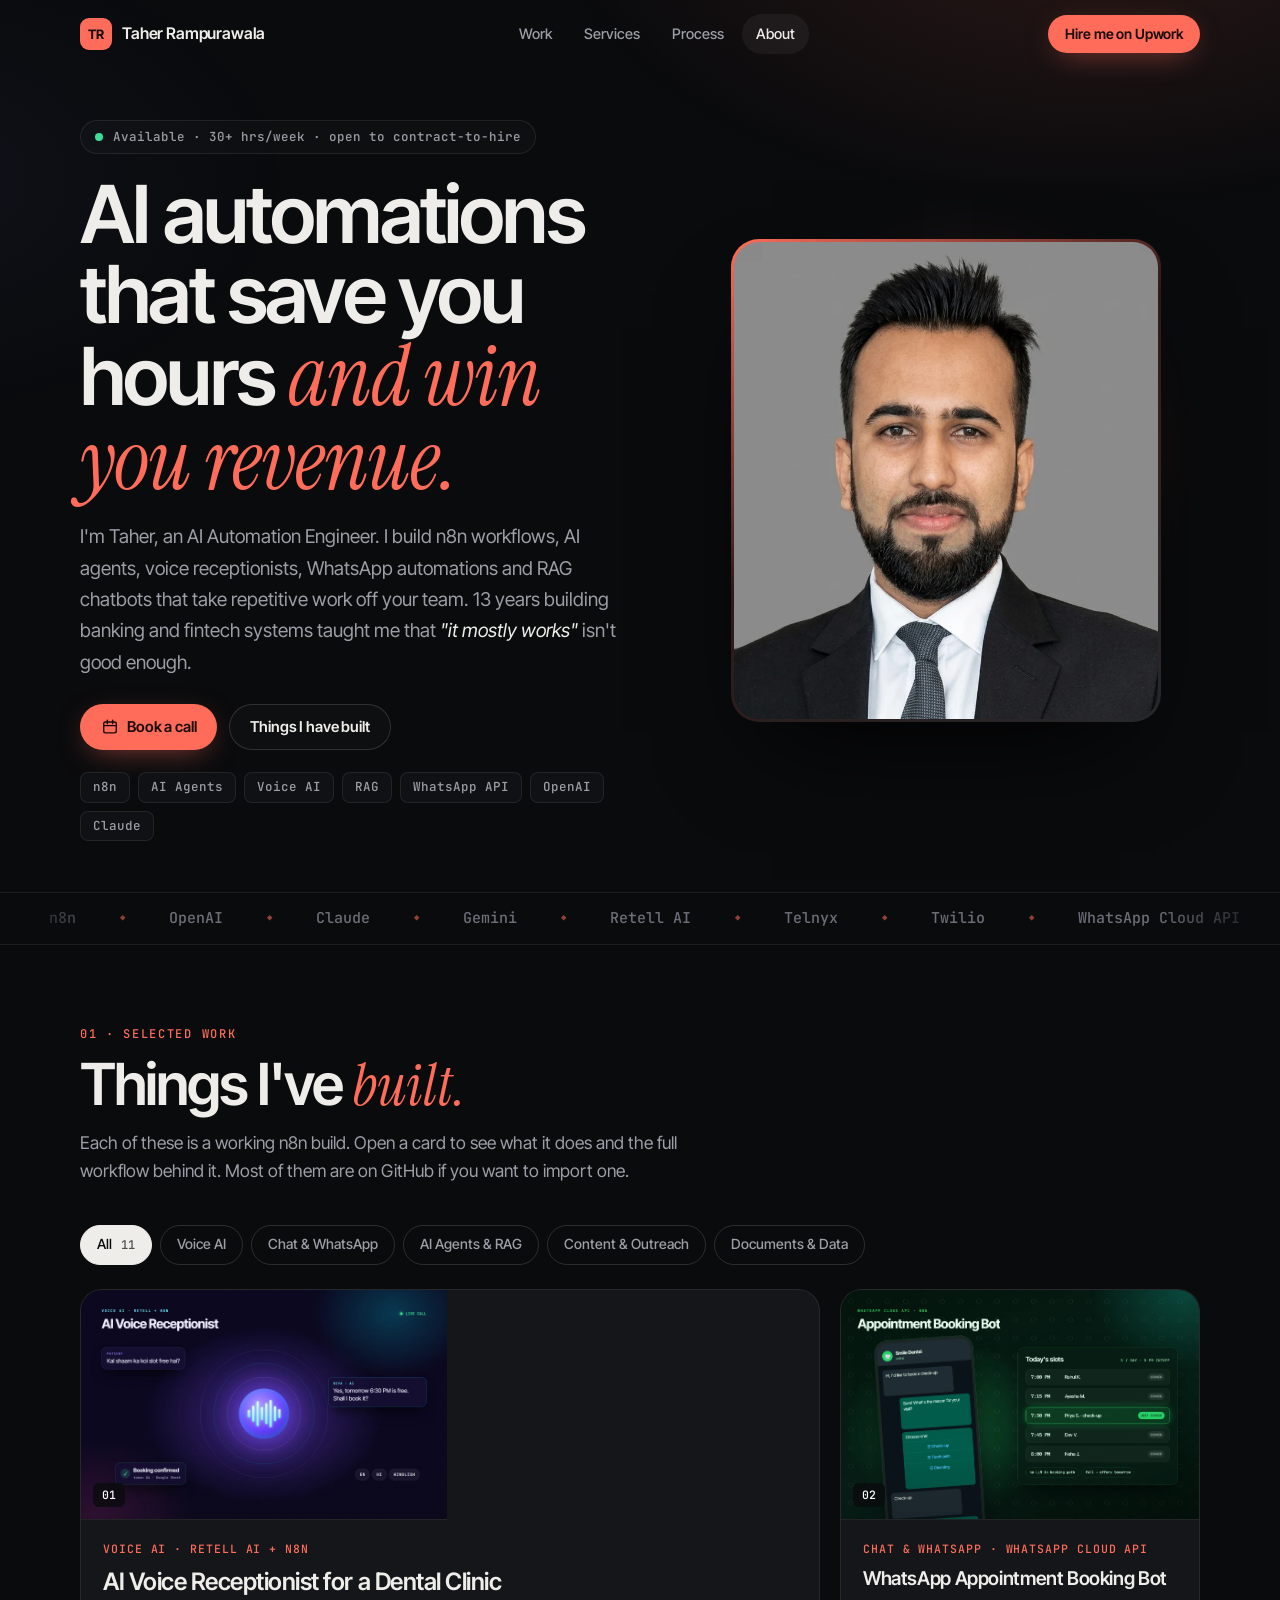
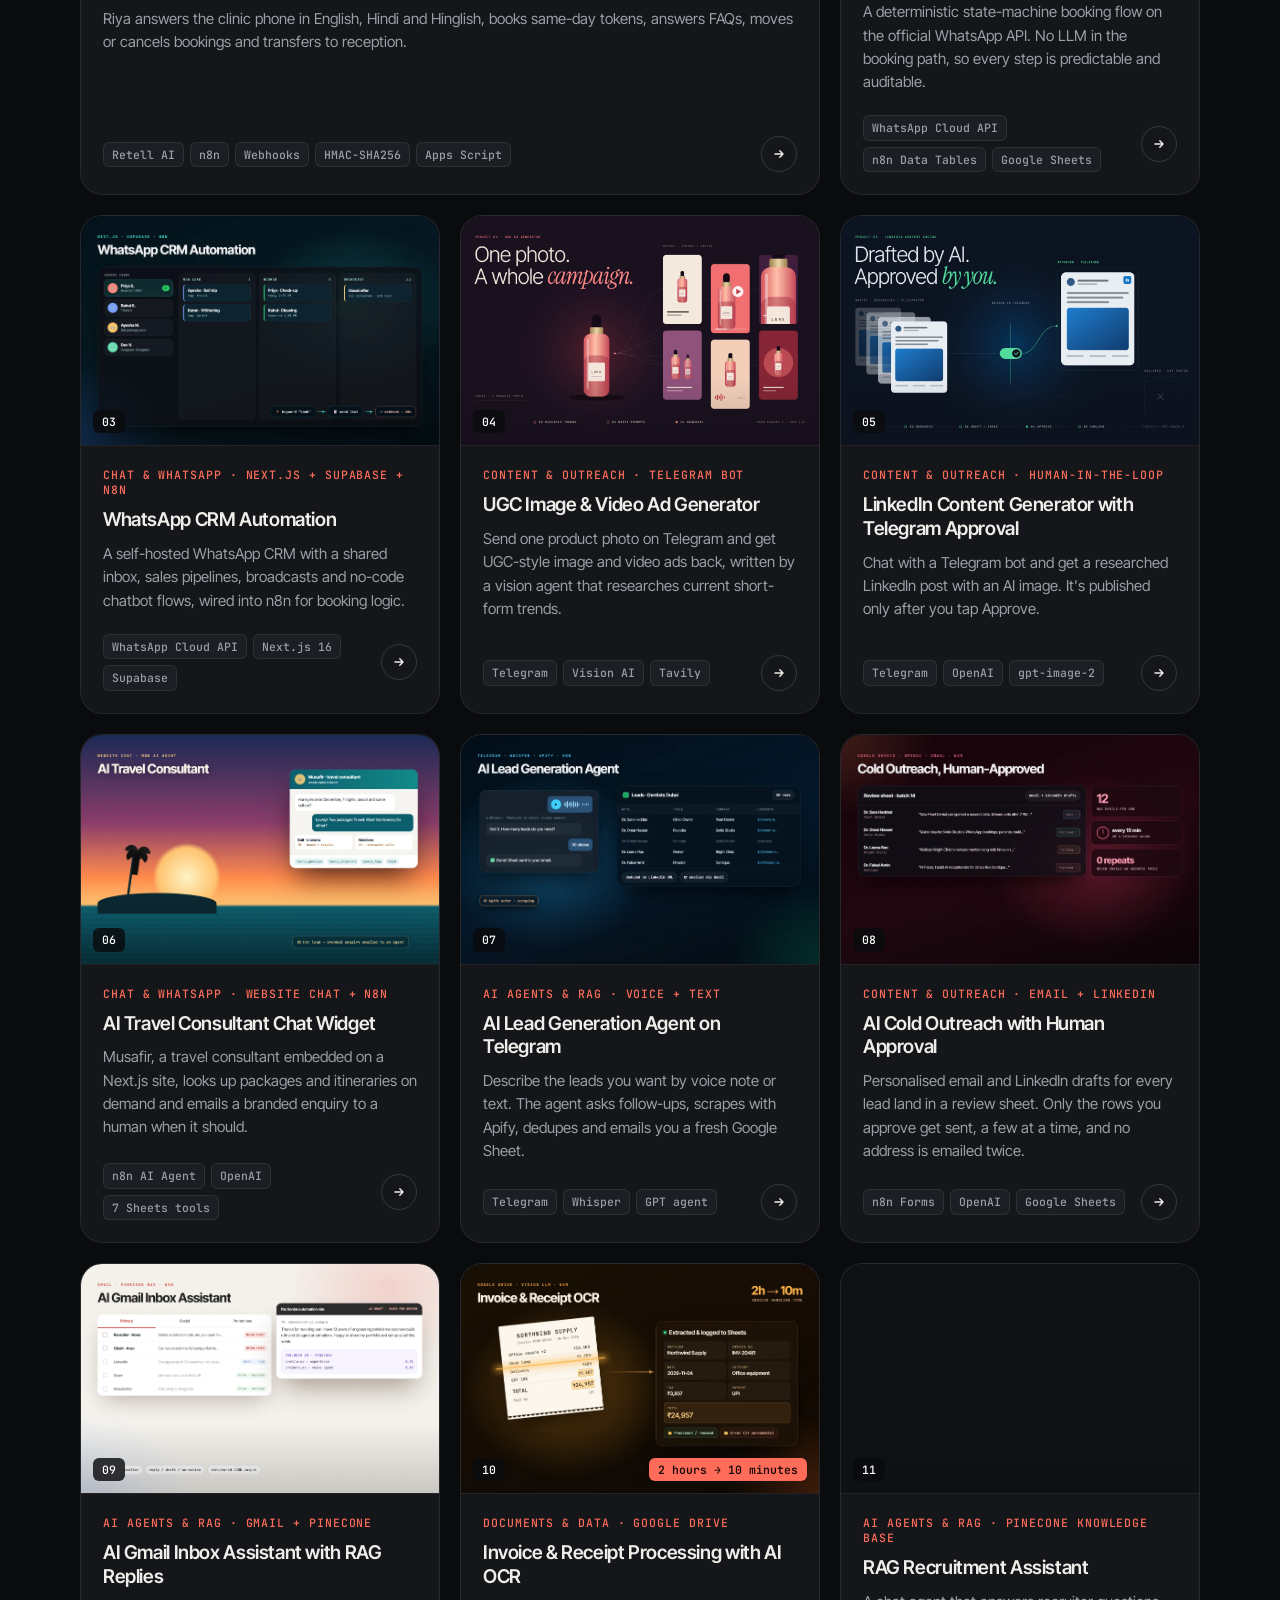
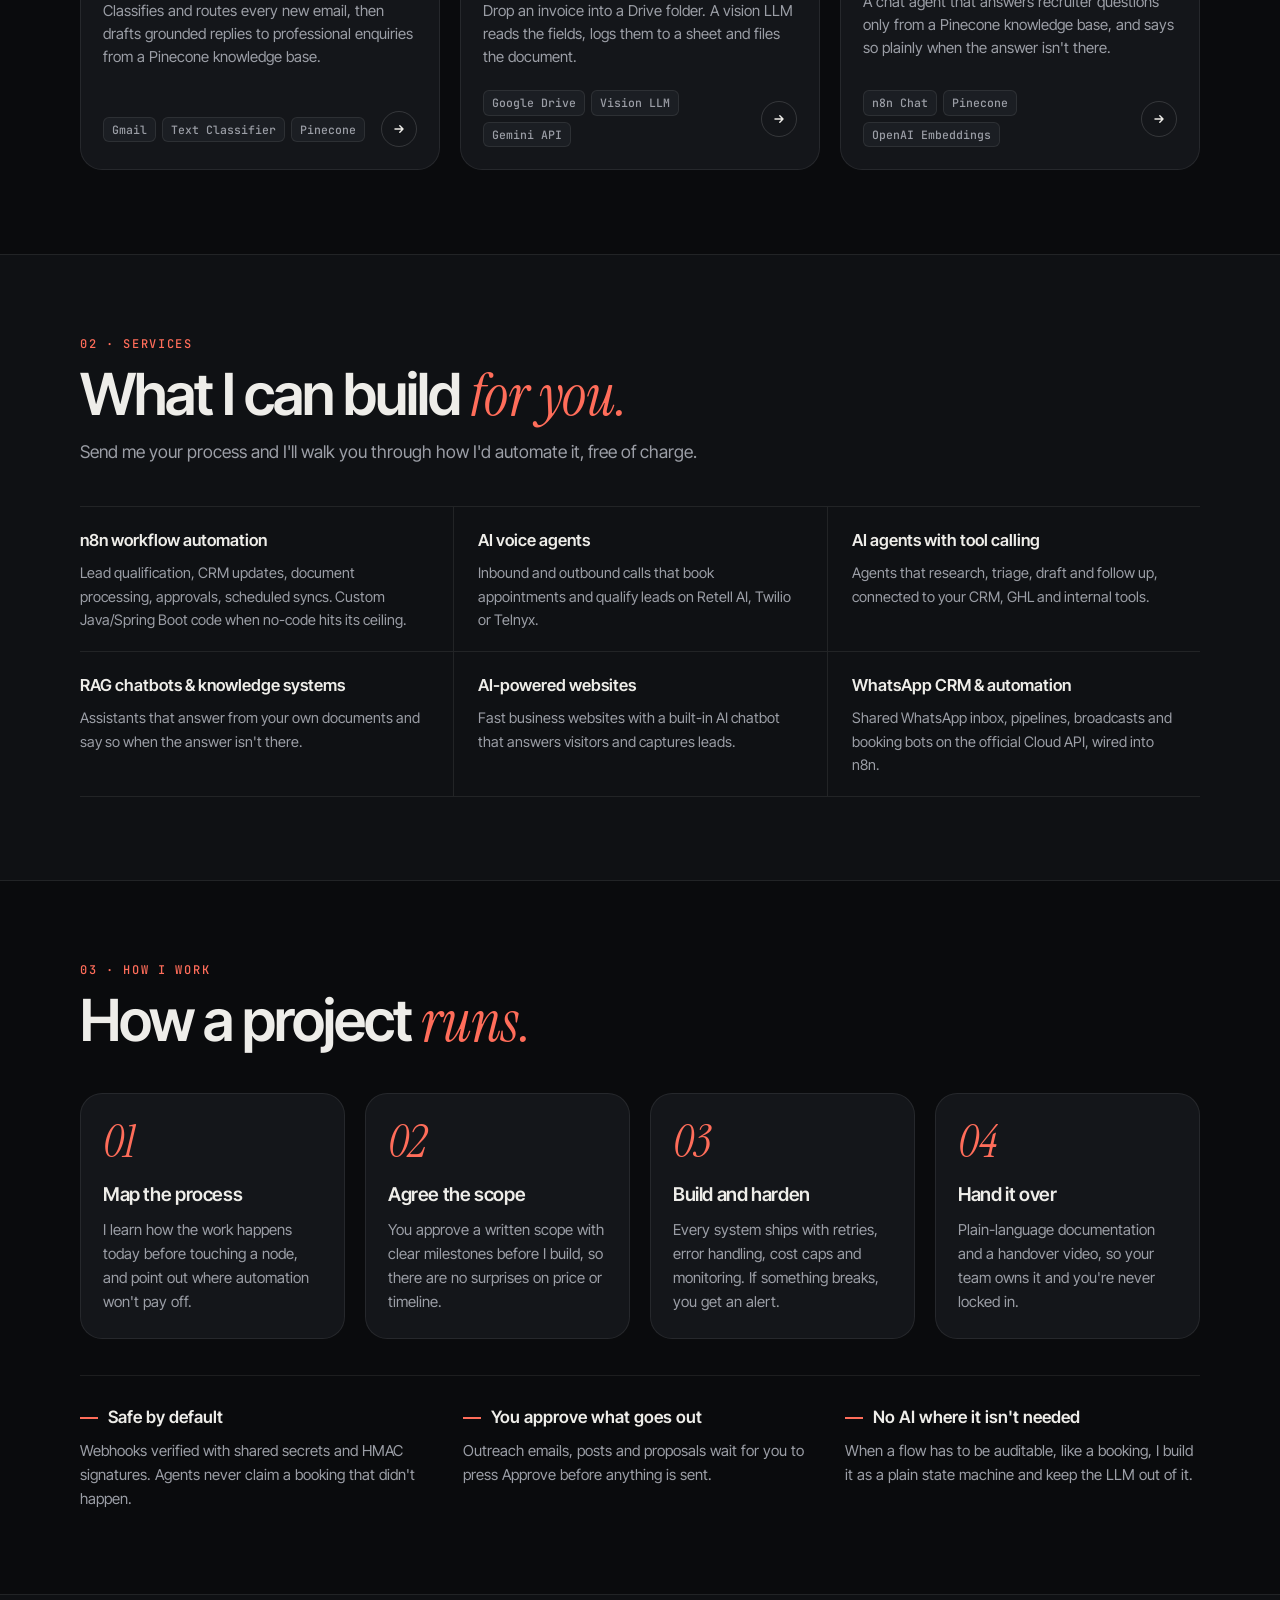
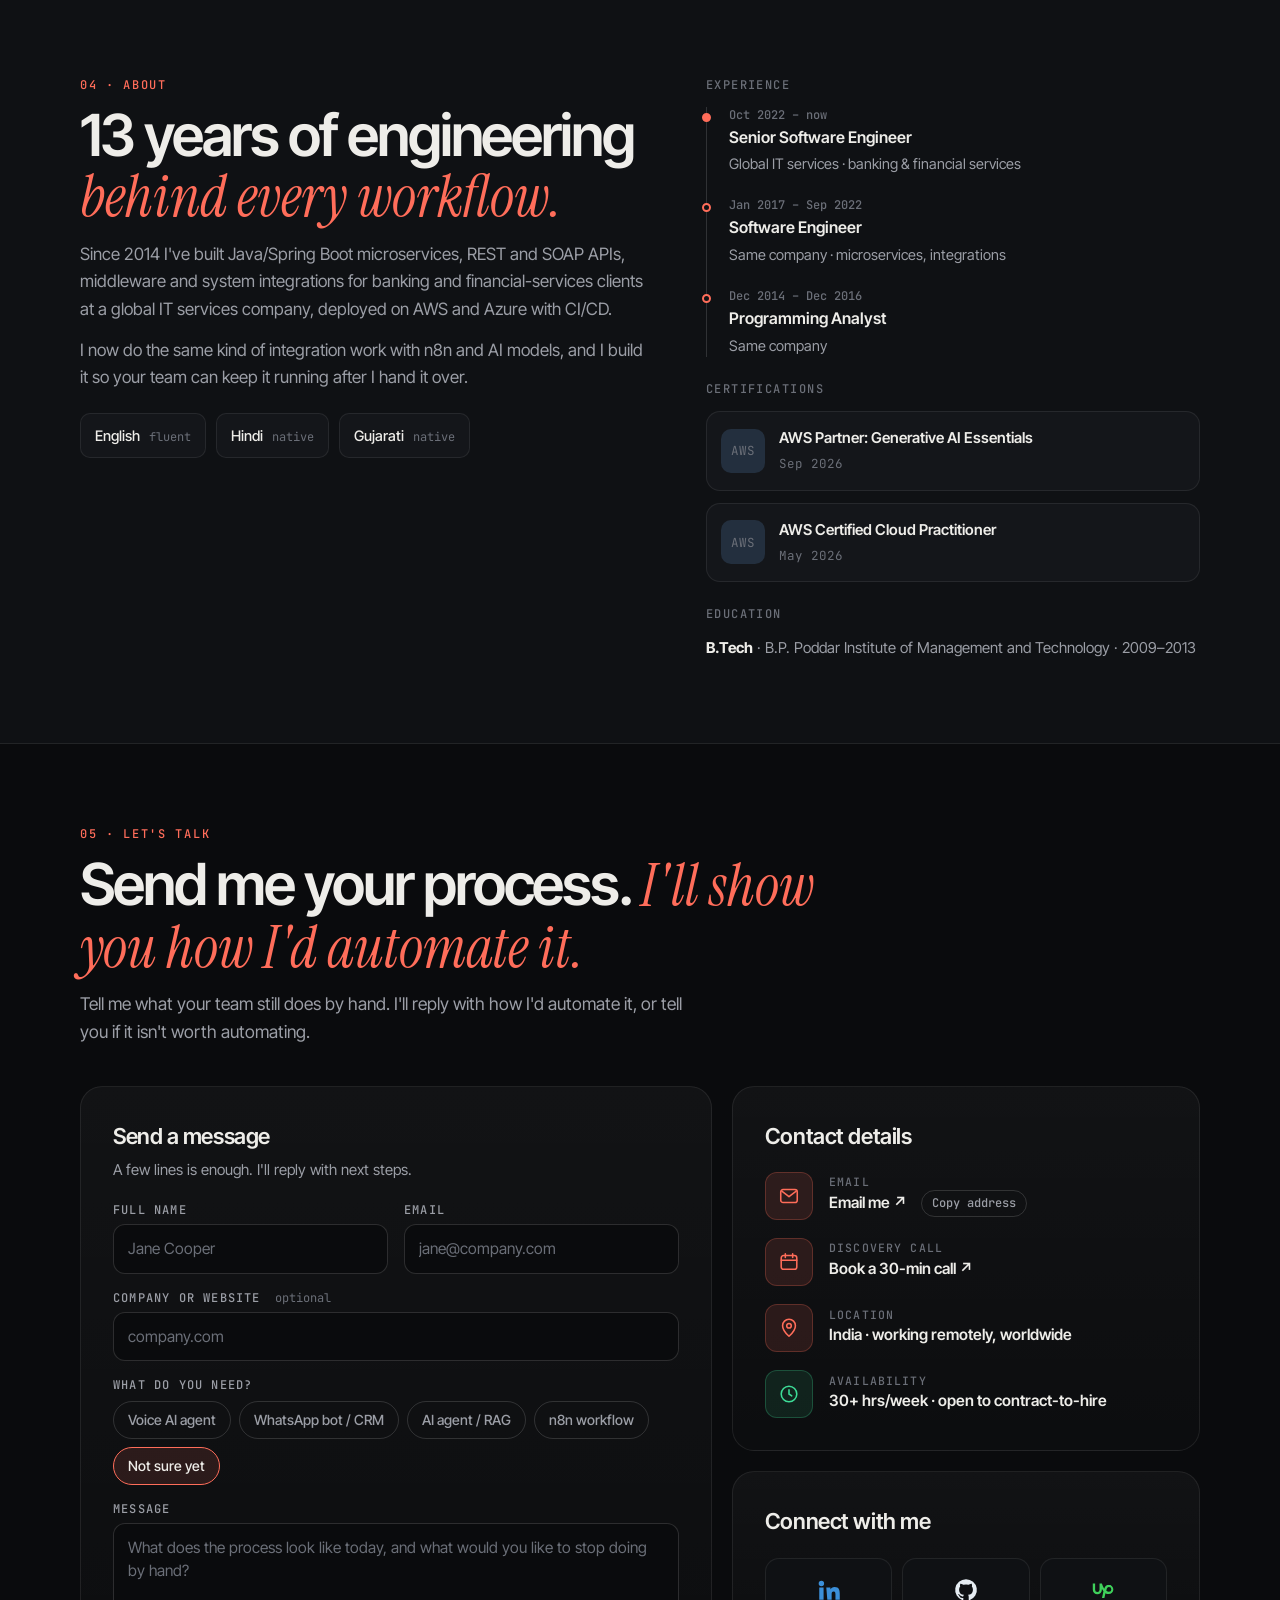
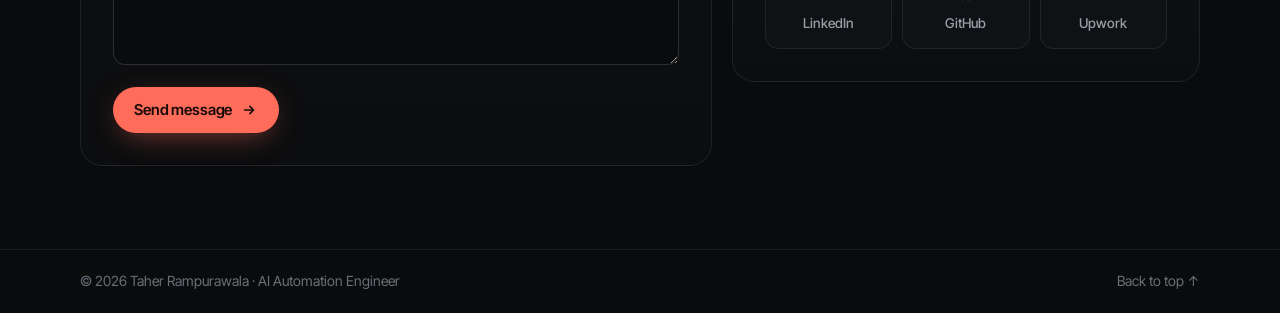
==== commit fb5a44c4: "Fix Back to top and logo links Both pointed at the sticky nav, which is always on screen, so they sc" ====
--- a/index.html
+++ b/index.html
@@ -17,10 +17,11 @@
   <link rel="stylesheet" href="styles.css" />
 </head>
 <body>
+  <div id="top" aria-hidden="true"></div>
   <a class="skip" href="#work">Skip to projects</a>
 
   <!-- ============ NAV ============ -->
-  <header class="nav" id="top">
+  <header class="nav">
     <div class="wrap nav__inner">
       <a href="#top" class="brand" aria-label="Taher Rampurawala, home">
         <span class="brand__mark" aria-hidden="true">TR</span>
